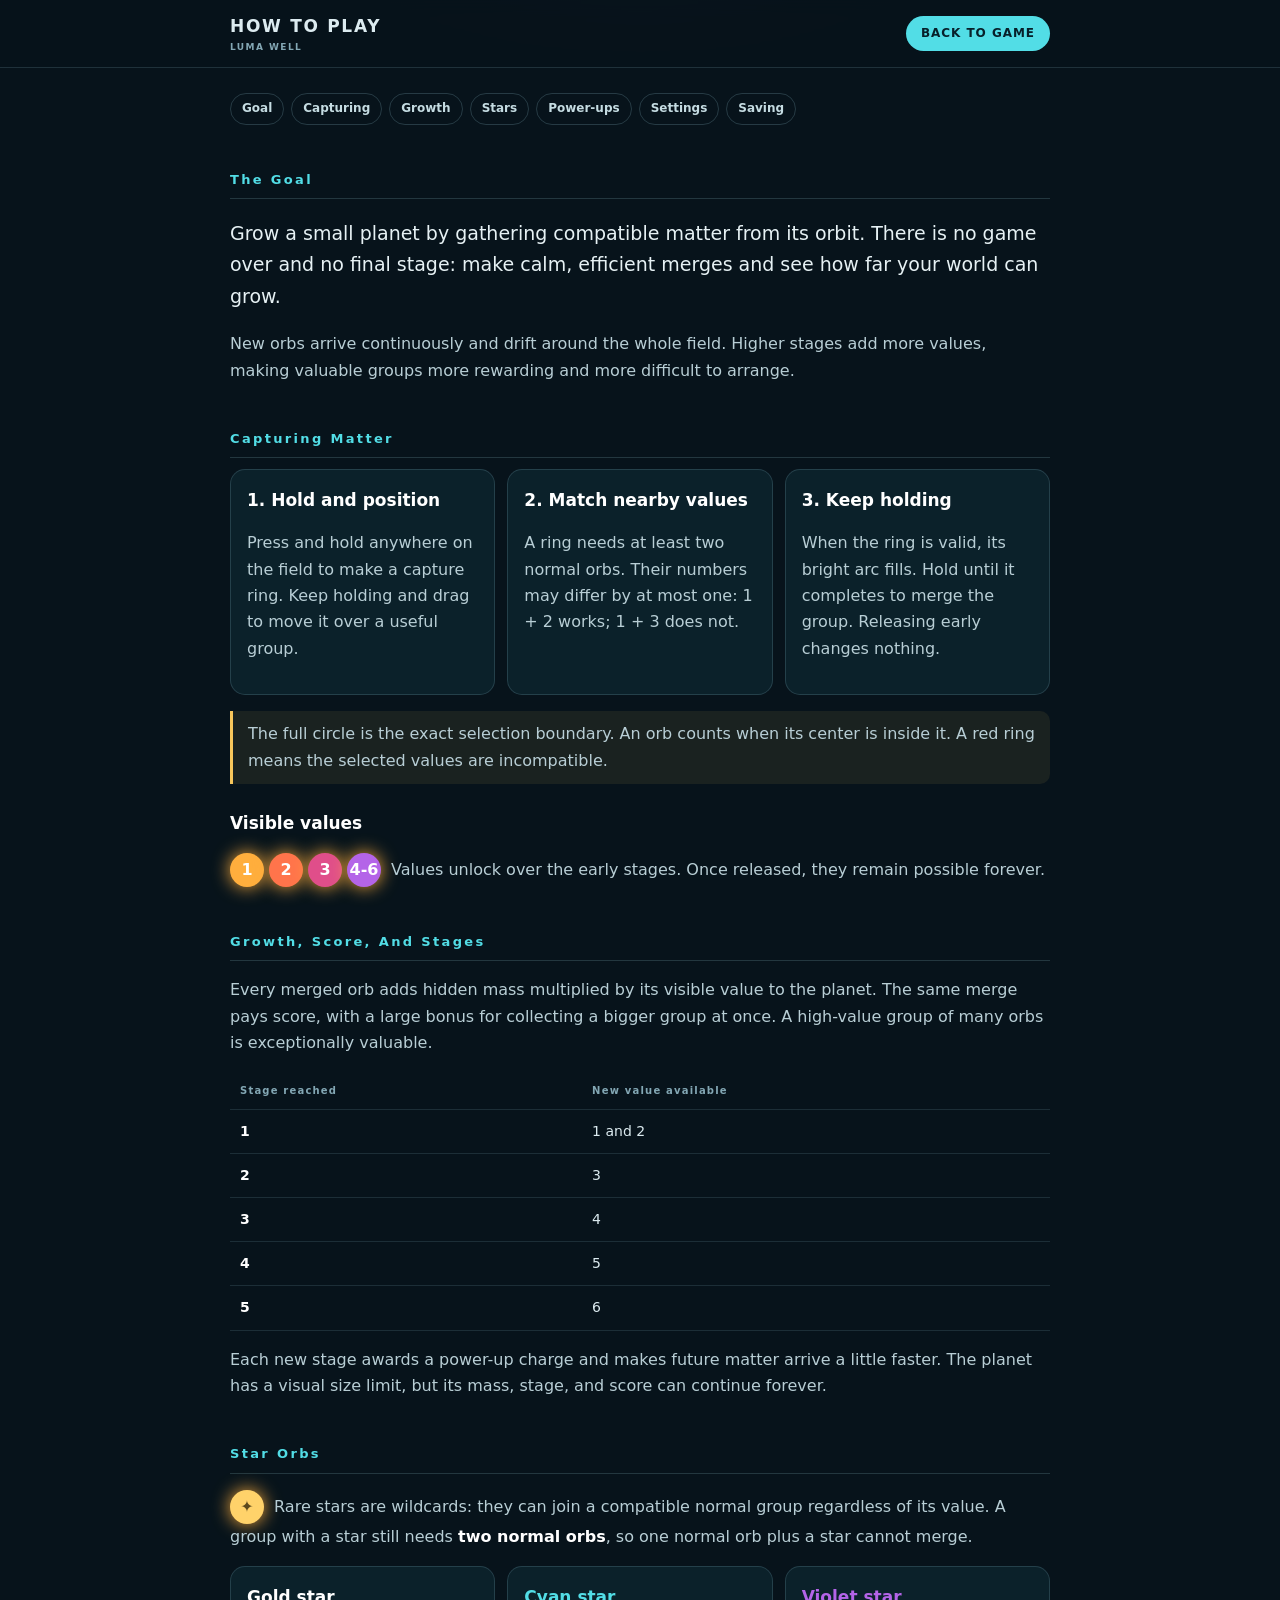
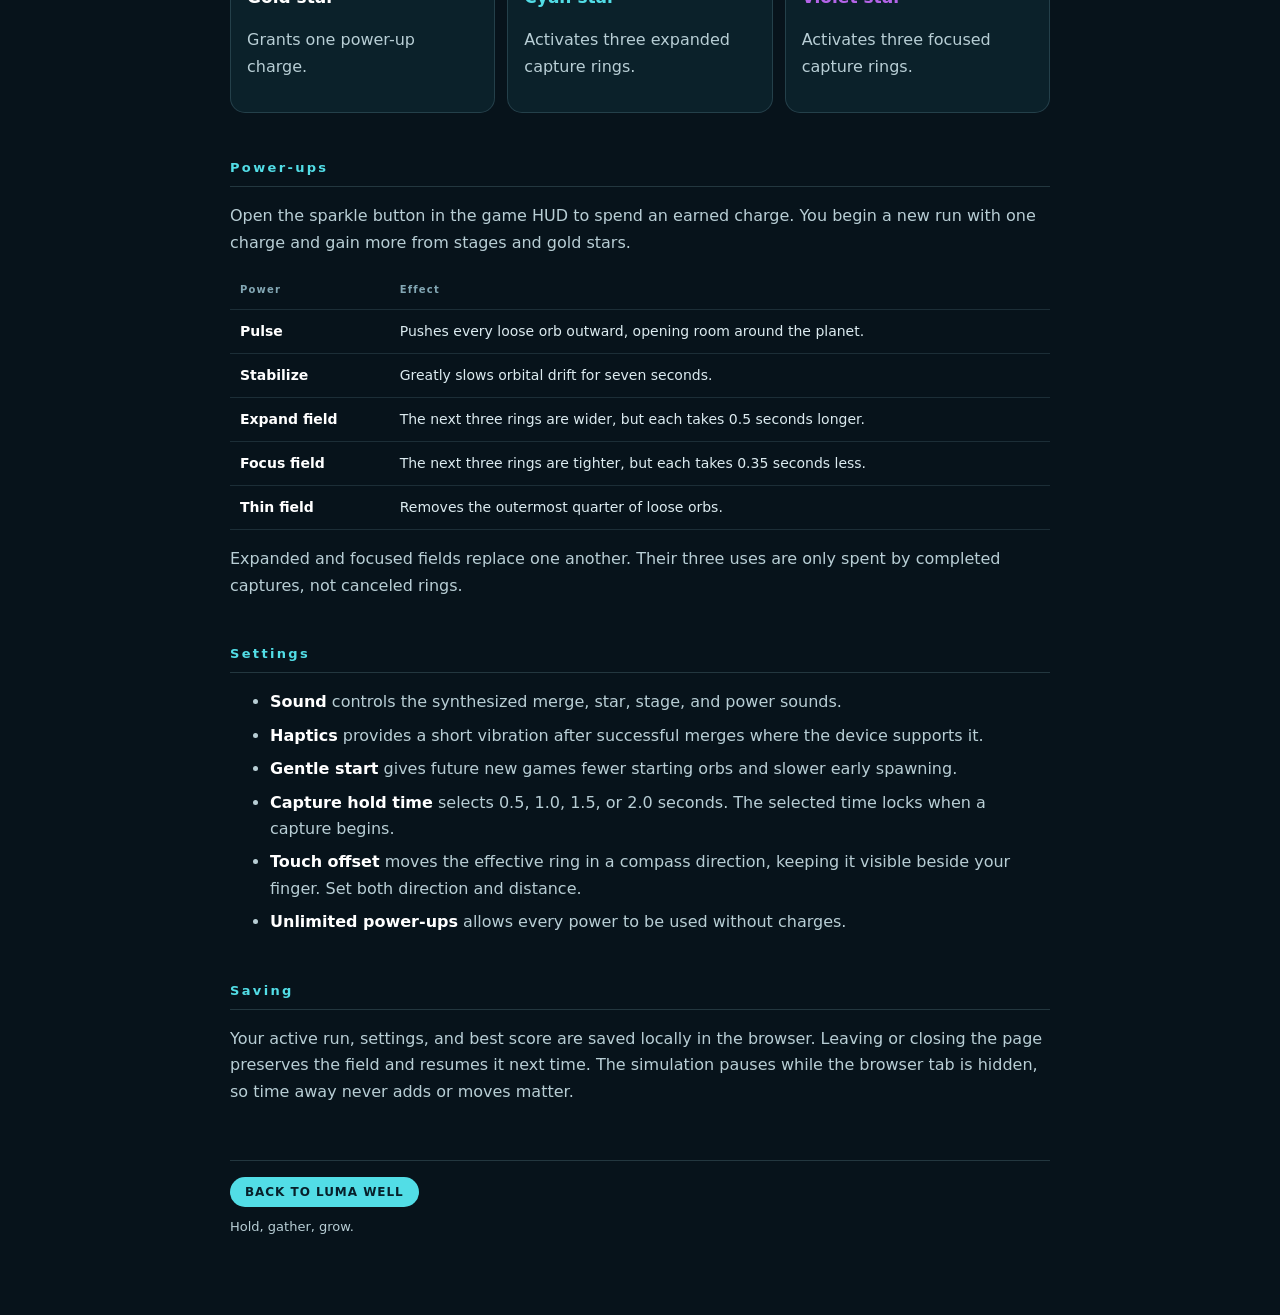
==== help.html @ cfef52e4 "Build Luma Well browser game" ====
<!doctype html>
<html lang="en">
<head>
  <meta charset="utf-8">
  <meta name="viewport" content="width=device-width, initial-scale=1">
  <title>How to Play - Luma Well</title>
  <link rel="icon" href="favicon.svg" type="image/svg+xml">
  <style>
    *{box-sizing:border-box}html{scroll-behavior:smooth}body{margin:0;background:radial-gradient(800px 550px at 50% -10%,#123241,#07131b 65%);color:#dcebf0;font:16px/1.65 system-ui,-apple-system,"Segoe UI",sans-serif}.wrap{max-width:860px;margin:auto;padding:0 20px 65px}header{position:sticky;top:0;z-index:2;background:rgba(7,19,27,.88);backdrop-filter:blur(9px);border-bottom:1px solid rgba(159,213,227,.16)}header .wrap{padding-top:12px;padding-bottom:12px;display:flex;align-items:center;gap:14px}h1{font-size:17px;letter-spacing:.1em;margin:0;flex:1}h1 small{display:block;color:#83a7b4;font-size:9px;letter-spacing:.16em}.back{border-radius:99px;padding:8px 15px;background:#52dde6;color:#07202a;text-decoration:none;font-size:12px;font-weight:850;letter-spacing:.08em}nav{display:flex;flex-wrap:wrap;gap:7px;margin:25px 0}nav a{padding:5px 11px;border:1px solid rgba(159,213,227,.2);border-radius:99px;color:#c5dce2;text-decoration:none;font-size:12px;font-weight:700}section{margin-top:44px;scroll-margin-top:75px}h2{padding-bottom:8px;border-bottom:1px solid rgba(159,213,227,.18);color:#52dde6;font-size:13px;letter-spacing:.18em}h3{margin:25px 0 7px;font-size:17px;color:#fff}p{color:#b8ced5}.lead{font-size:19px;color:#e6f1f4}.cards{display:grid;grid-template-columns:repeat(auto-fit,minmax(220px,1fr));gap:12px}.card{padding:16px;border:1px solid rgba(159,213,227,.17);border-radius:15px;background:rgba(16,42,53,.62)}.card b{display:block;color:#fff;font-size:17px}.orb{display:inline-grid;place-items:center;width:34px;height:34px;margin-right:5px;border-radius:50%;color:white;font-weight:800;background:#ffae3d;box-shadow:0 0 18px #ffae3d}.two{background:#ff744b}.three{background:#e04e8a}.four{background:#b464e8}.star{background:#ffd26a;color:#5c491d}.note{border-left:3px solid #f7c65b;padding:10px 15px;background:rgba(247,198,91,.08);border-radius:0 10px 10px 0}.table{width:100%;border-collapse:collapse;margin-top:14px;font-size:14px}.table th,.table td{text-align:left;padding:10px;border-bottom:1px solid rgba(159,213,227,.14);vertical-align:top}.table th{font-size:10px;letter-spacing:.12em;color:#83a7b4}.table td:first-child{color:#fff;font-weight:750;white-space:nowrap}li{margin:7px 0;color:#b8ced5}strong{color:#fff}footer{margin-top:55px;padding-top:20px;border-top:1px solid rgba(159,213,227,.18);color:#83a7b4;font-size:13px}@media(max-width:480px){.wrap{padding-left:14px;padding-right:14px}.lead{font-size:17px}.table{font-size:12px}}
  </style>
</head>
<body>
  <header><div class="wrap"><h1>HOW TO PLAY<small>LUMA WELL</small></h1><a class="back" href="index.html">BACK TO GAME</a></div></header>
  <main class="wrap">
    <nav><a href="#goal">Goal</a><a href="#capture">Capturing</a><a href="#growth">Growth</a><a href="#stars">Stars</a><a href="#powers">Power-ups</a><a href="#settings">Settings</a><a href="#saving">Saving</a></nav>
    <section id="goal"><h2>The Goal</h2><p class="lead">Grow a small planet by gathering compatible matter from its orbit. There is no game over and no final stage: make calm, efficient merges and see how far your world can grow.</p><p>New orbs arrive continuously and drift around the whole field. Higher stages add more values, making valuable groups more rewarding and more difficult to arrange.</p></section>
    <section id="capture"><h2>Capturing Matter</h2><div class="cards"><article class="card"><b>1. Hold and position</b><p>Press and hold anywhere on the field to make a capture ring. Keep holding and drag to move it over a useful group.</p></article><article class="card"><b>2. Match nearby values</b><p>A ring needs at least two normal orbs. Their numbers may differ by at most one: 1 + 2 works; 1 + 3 does not.</p></article><article class="card"><b>3. Keep holding</b><p>When the ring is valid, its bright arc fills. Hold until it completes to merge the group. Releasing early changes nothing.</p></article></div><p class="note">The full circle is the exact selection boundary. An orb counts when its center is inside it. A red ring means the selected values are incompatible.</p><h3>Visible values</h3><p><span class="orb">1</span><span class="orb two">2</span><span class="orb three">3</span><span class="orb four">4-6</span> Values unlock over the early stages. Once released, they remain possible forever.</p></section>
    <section id="growth"><h2>Growth, Score, And Stages</h2><p>Every merged orb adds hidden mass multiplied by its visible value to the planet. The same merge pays score, with a large bonus for collecting a bigger group at once. A high-value group of many orbs is exceptionally valuable.</p><table class="table"><thead><tr><th>Stage reached</th><th>New value available</th></tr></thead><tbody><tr><td>1</td><td>1 and 2</td></tr><tr><td>2</td><td>3</td></tr><tr><td>3</td><td>4</td></tr><tr><td>4</td><td>5</td></tr><tr><td>5</td><td>6</td></tr></tbody></table><p>Each new stage awards a power-up charge and makes future matter arrive a little faster. The planet has a visual size limit, but its mass, stage, and score can continue forever.</p></section>
    <section id="stars"><h2>Star Orbs</h2><p><span class="orb star">&#10022;</span> Rare stars are wildcards: they can join a compatible normal group regardless of its value. A group with a star still needs <strong>two normal orbs</strong>, so one normal orb plus a star cannot merge.</p><div class="cards"><article class="card"><b>Gold star</b><p>Grants one power-up charge.</p></article><article class="card"><b style="color:#52dde6">Cyan star</b><p>Activates three expanded capture rings.</p></article><article class="card"><b style="color:#b464e8">Violet star</b><p>Activates three focused capture rings.</p></article></div></section>
    <section id="powers"><h2>Power-ups</h2><p>Open the sparkle button in the game HUD to spend an earned charge. You begin a new run with one charge and gain more from stages and gold stars.</p><table class="table"><thead><tr><th>Power</th><th>Effect</th></tr></thead><tbody><tr><td>Pulse</td><td>Pushes every loose orb outward, opening room around the planet.</td></tr><tr><td>Stabilize</td><td>Greatly slows orbital drift for seven seconds.</td></tr><tr><td>Expand field</td><td>The next three rings are wider, but each takes 0.5 seconds longer.</td></tr><tr><td>Focus field</td><td>The next three rings are tighter, but each takes 0.35 seconds less.</td></tr><tr><td>Thin field</td><td>Removes the outermost quarter of loose orbs.</td></tr></tbody></table><p>Expanded and focused fields replace one another. Their three uses are only spent by completed captures, not canceled rings.</p></section>
    <section id="settings"><h2>Settings</h2><ul><li><strong>Sound</strong> controls the synthesized merge, star, stage, and power sounds.</li><li><strong>Haptics</strong> provides a short vibration after successful merges where the device supports it.</li><li><strong>Gentle start</strong> gives future new games fewer starting orbs and slower early spawning.</li><li><strong>Capture hold time</strong> selects 0.5, 1.0, 1.5, or 2.0 seconds. The selected time locks when a capture begins.</li><li><strong>Touch offset</strong> moves the effective ring in a compass direction, keeping it visible beside your finger. Set both direction and distance.</li><li><strong>Unlimited power-ups</strong> allows every power to be used without charges.</li></ul></section>
    <section id="saving"><h2>Saving</h2><p>Your active run, settings, and best score are saved locally in the browser. Leaving or closing the page preserves the field and resumes it next time. The simulation pauses while the browser tab is hidden, so time away never adds or moves matter.</p></section>
    <footer><a class="back" href="index.html">BACK TO LUMA WELL</a><p>Hold, gather, grow.</p></footer>
  </main>
</body>
</html>
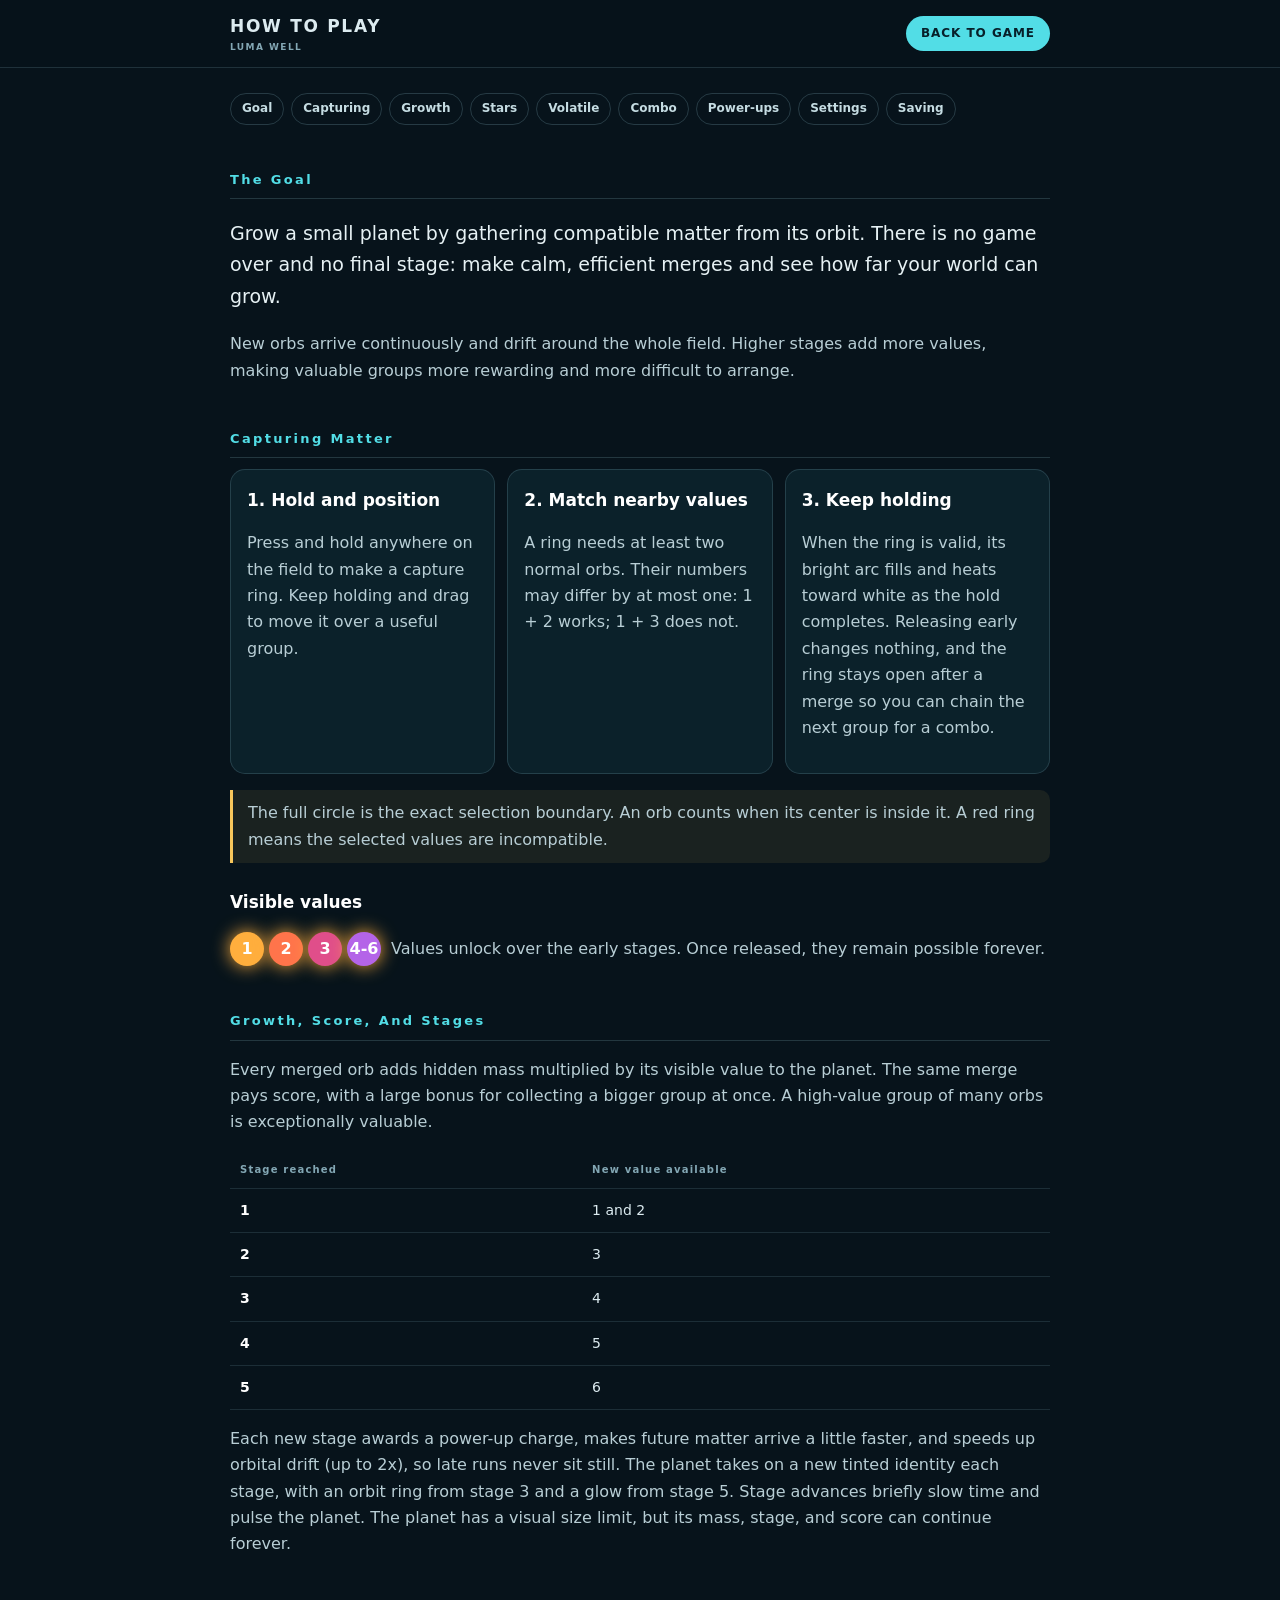
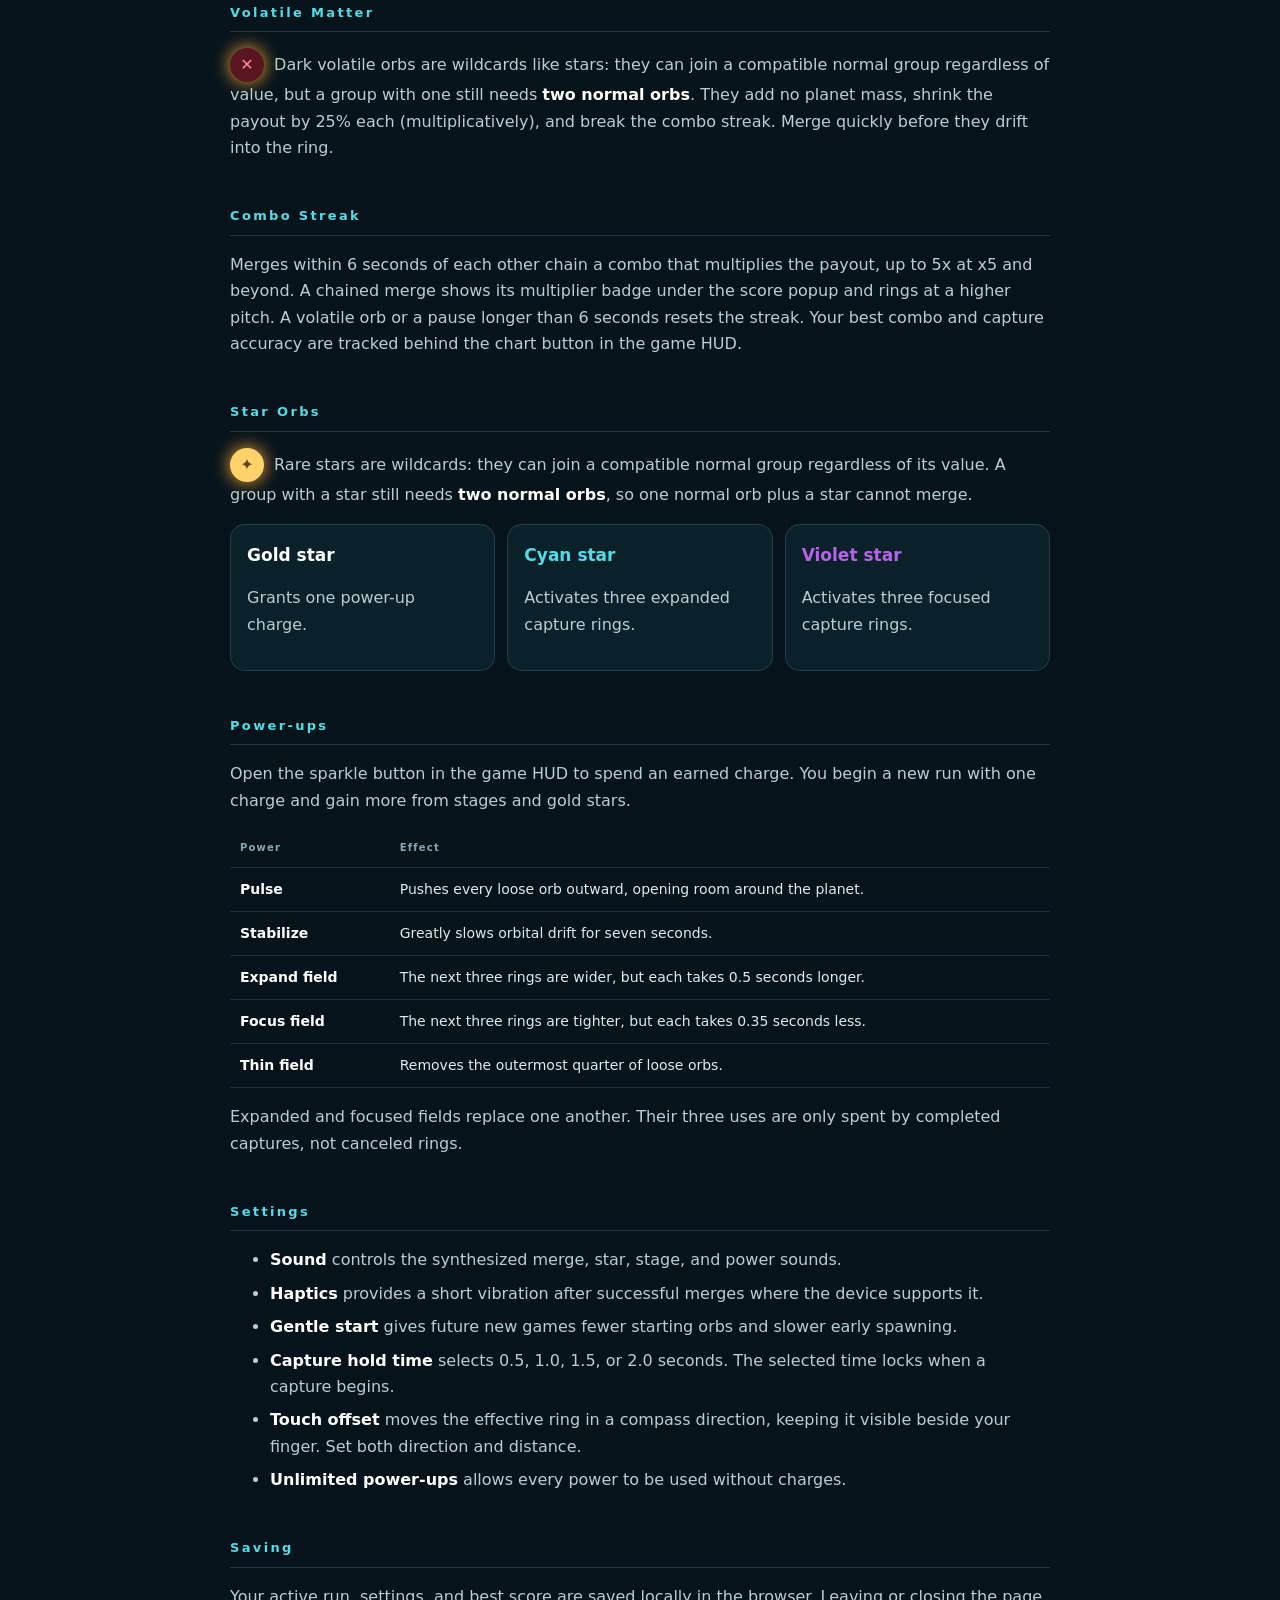
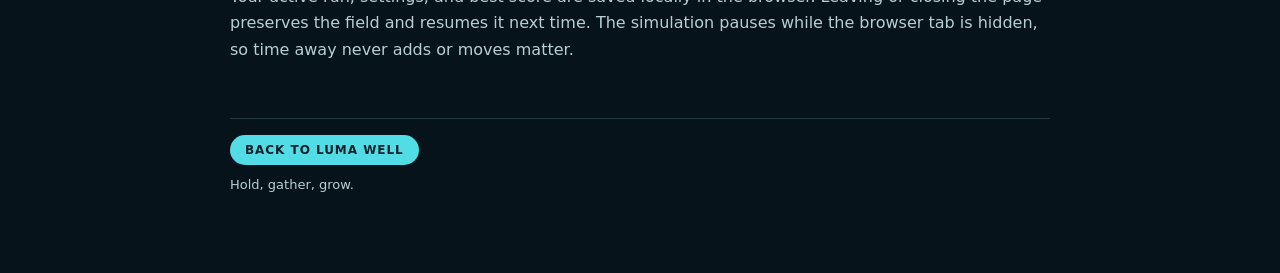
==== commit f32dd8af: "Port Flutter combo, volatile orbs, stage planets, and game feel" ====
--- a/help.html
+++ b/help.html
@@ -12,10 +12,12 @@
 <body>
   <header><div class="wrap"><h1>HOW TO PLAY<small>LUMA WELL</small></h1><a class="back" href="index.html">BACK TO GAME</a></div></header>
   <main class="wrap">
-    <nav><a href="#goal">Goal</a><a href="#capture">Capturing</a><a href="#growth">Growth</a><a href="#stars">Stars</a><a href="#powers">Power-ups</a><a href="#settings">Settings</a><a href="#saving">Saving</a></nav>
+    <nav><a href="#goal">Goal</a><a href="#capture">Capturing</a><a href="#growth">Growth</a><a href="#stars">Stars</a><a href="#volatile">Volatile</a><a href="#combo">Combo</a><a href="#powers">Power-ups</a><a href="#settings">Settings</a><a href="#saving">Saving</a></nav>
     <section id="goal"><h2>The Goal</h2><p class="lead">Grow a small planet by gathering compatible matter from its orbit. There is no game over and no final stage: make calm, efficient merges and see how far your world can grow.</p><p>New orbs arrive continuously and drift around the whole field. Higher stages add more values, making valuable groups more rewarding and more difficult to arrange.</p></section>
-    <section id="capture"><h2>Capturing Matter</h2><div class="cards"><article class="card"><b>1. Hold and position</b><p>Press and hold anywhere on the field to make a capture ring. Keep holding and drag to move it over a useful group.</p></article><article class="card"><b>2. Match nearby values</b><p>A ring needs at least two normal orbs. Their numbers may differ by at most one: 1 + 2 works; 1 + 3 does not.</p></article><article class="card"><b>3. Keep holding</b><p>When the ring is valid, its bright arc fills. Hold until it completes to merge the group. Releasing early changes nothing.</p></article></div><p class="note">The full circle is the exact selection boundary. An orb counts when its center is inside it. A red ring means the selected values are incompatible.</p><h3>Visible values</h3><p><span class="orb">1</span><span class="orb two">2</span><span class="orb three">3</span><span class="orb four">4-6</span> Values unlock over the early stages. Once released, they remain possible forever.</p></section>
-    <section id="growth"><h2>Growth, Score, And Stages</h2><p>Every merged orb adds hidden mass multiplied by its visible value to the planet. The same merge pays score, with a large bonus for collecting a bigger group at once. A high-value group of many orbs is exceptionally valuable.</p><table class="table"><thead><tr><th>Stage reached</th><th>New value available</th></tr></thead><tbody><tr><td>1</td><td>1 and 2</td></tr><tr><td>2</td><td>3</td></tr><tr><td>3</td><td>4</td></tr><tr><td>4</td><td>5</td></tr><tr><td>5</td><td>6</td></tr></tbody></table><p>Each new stage awards a power-up charge and makes future matter arrive a little faster. The planet has a visual size limit, but its mass, stage, and score can continue forever.</p></section>
+    <section id="capture"><h2>Capturing Matter</h2><div class="cards"><article class="card"><b>1. Hold and position</b><p>Press and hold anywhere on the field to make a capture ring. Keep holding and drag to move it over a useful group.</p></article><article class="card"><b>2. Match nearby values</b><p>A ring needs at least two normal orbs. Their numbers may differ by at most one: 1 + 2 works; 1 + 3 does not.</p></article><article class="card"><b>3. Keep holding</b><p>When the ring is valid, its bright arc fills and heats toward white as the hold completes. Releasing early changes nothing, and the ring stays open after a merge so you can chain the next group for a combo.</p></article></div><p class="note">The full circle is the exact selection boundary. An orb counts when its center is inside it. A red ring means the selected values are incompatible.</p><h3>Visible values</h3><p><span class="orb">1</span><span class="orb two">2</span><span class="orb three">3</span><span class="orb four">4-6</span> Values unlock over the early stages. Once released, they remain possible forever.</p></section>
+    <section id="growth"><h2>Growth, Score, And Stages</h2><p>Every merged orb adds hidden mass multiplied by its visible value to the planet. The same merge pays score, with a large bonus for collecting a bigger group at once. A high-value group of many orbs is exceptionally valuable.</p><table class="table"><thead><tr><th>Stage reached</th><th>New value available</th></tr></thead><tbody><tr><td>1</td><td>1 and 2</td></tr><tr><td>2</td><td>3</td></tr><tr><td>3</td><td>4</td></tr><tr><td>4</td><td>5</td></tr><tr><td>5</td><td>6</td></tr></tbody></table><p>Each new stage awards a power-up charge, makes future matter arrive a little faster, and speeds up orbital drift (up to 2x), so late runs never sit still. The planet takes on a new tinted identity each stage, with an orbit ring from stage 3 and a glow from stage 5. Stage advances briefly slow time and pulse the planet. The planet has a visual size limit, but its mass, stage, and score can continue forever.</p></section>
+    <section id="volatile"><h2>Volatile Matter</h2><p><span class="orb" style="background:#5A1620;color:#FF8A9B">&#10005;</span> Dark volatile orbs are wildcards like stars: they can join a compatible normal group regardless of value, but a group with one still needs <strong>two normal orbs</strong>. They add no planet mass, shrink the payout by 25% each (multiplicatively), and break the combo streak. Merge quickly before they drift into the ring.</p></section>
+    <section id="combo"><h2>Combo Streak</h2><p>Merges within 6 seconds of each other chain a combo that multiplies the payout, up to 5x at x5 and beyond. A chained merge shows its multiplier badge under the score popup and rings at a higher pitch. A volatile orb or a pause longer than 6 seconds resets the streak. Your best combo and capture accuracy are tracked behind the chart button in the game HUD.</p></section>
     <section id="stars"><h2>Star Orbs</h2><p><span class="orb star">&#10022;</span> Rare stars are wildcards: they can join a compatible normal group regardless of its value. A group with a star still needs <strong>two normal orbs</strong>, so one normal orb plus a star cannot merge.</p><div class="cards"><article class="card"><b>Gold star</b><p>Grants one power-up charge.</p></article><article class="card"><b style="color:#52dde6">Cyan star</b><p>Activates three expanded capture rings.</p></article><article class="card"><b style="color:#b464e8">Violet star</b><p>Activates three focused capture rings.</p></article></div></section>
     <section id="powers"><h2>Power-ups</h2><p>Open the sparkle button in the game HUD to spend an earned charge. You begin a new run with one charge and gain more from stages and gold stars.</p><table class="table"><thead><tr><th>Power</th><th>Effect</th></tr></thead><tbody><tr><td>Pulse</td><td>Pushes every loose orb outward, opening room around the planet.</td></tr><tr><td>Stabilize</td><td>Greatly slows orbital drift for seven seconds.</td></tr><tr><td>Expand field</td><td>The next three rings are wider, but each takes 0.5 seconds longer.</td></tr><tr><td>Focus field</td><td>The next three rings are tighter, but each takes 0.35 seconds less.</td></tr><tr><td>Thin field</td><td>Removes the outermost quarter of loose orbs.</td></tr></tbody></table><p>Expanded and focused fields replace one another. Their three uses are only spent by completed captures, not canceled rings.</p></section>
     <section id="settings"><h2>Settings</h2><ul><li><strong>Sound</strong> controls the synthesized merge, star, stage, and power sounds.</li><li><strong>Haptics</strong> provides a short vibration after successful merges where the device supports it.</li><li><strong>Gentle start</strong> gives future new games fewer starting orbs and slower early spawning.</li><li><strong>Capture hold time</strong> selects 0.5, 1.0, 1.5, or 2.0 seconds. The selected time locks when a capture begins.</li><li><strong>Touch offset</strong> moves the effective ring in a compass direction, keeping it visible beside your finger. Set both direction and distance.</li><li><strong>Unlimited power-ups</strong> allows every power to be used without charges.</li></ul></section>
